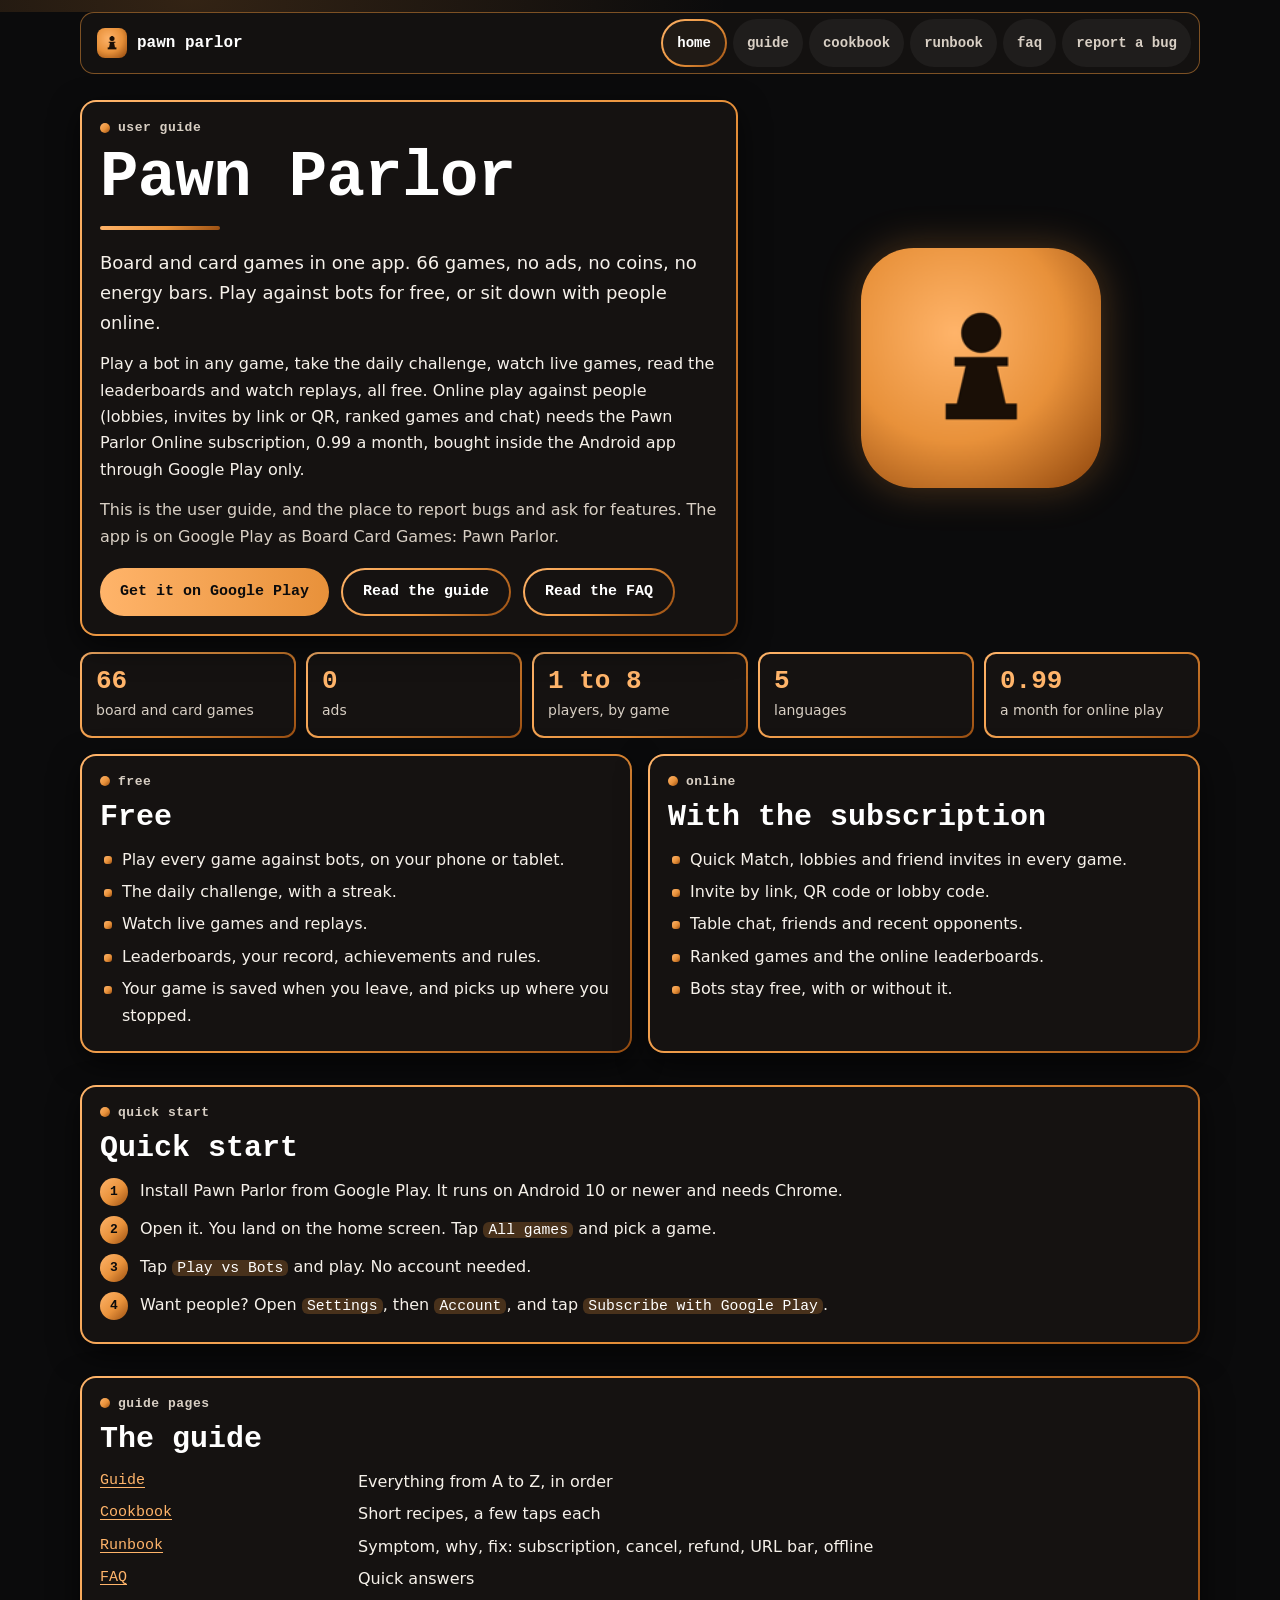
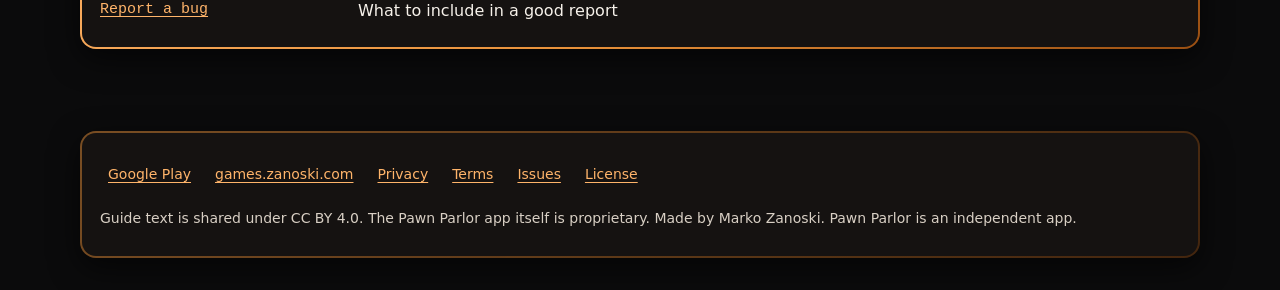
==== docs/index.html @ 5922f033 "Add the Pawn Parlor user guide, issue templates and license" ====
<!doctype html>
<html lang="en">
<head>
<meta charset="utf-8">
<meta name="viewport" content="width=device-width, initial-scale=1">
<title>Pawn Parlor user guide</title>
<meta name="description" content="The user guide for Pawn Parlor: 66 board and card games, free against bots, online play by subscription.">
<meta name="theme-color" content="#0b0b0c">
<meta property="og:title" content="Pawn Parlor user guide">
<meta property="og:description" content="The user guide for Pawn Parlor: 66 board and card games, free against bots, online play by subscription.">
<meta property="og:image" content="img/icon-192.png">
<link rel="icon" type="image/png" href="img/icon-192.png">
<link rel="stylesheet" href="style.css">
</head>
<body>
<a class="skip" href="#main">Skip to content</a>
<header class="bar">
  <a class="brand" href="index.html"><img src="img/icon-192.png" alt="" width="30" height="30"><span>pawn parlor</span></a>
  <nav class="nav" aria-label="Guide pages"><ul><li><a href="index.html" aria-current="page">home</a></li><li><a href="guide.html">guide</a></li><li><a href="cookbook.html">cookbook</a></li><li><a href="runbook.html">runbook</a></li><li><a href="faq.html">faq</a></li><li><a href="report.html">report a bug</a></li></ul></nav>
</header>
<div class="wrap">
<main id="main">
<section class="hero" aria-labelledby="hero-h">
  <div class="tile">
    <div class="title" aria-hidden="true">user guide</div>
    <h1 id="hero-h">Pawn Parlor</h1>
    <div class="underline" aria-hidden="true"></div>
    <p class="lede">Board and card games in one app. 66 games, no ads, no coins, no energy bars. Play against bots for free, or sit down with people online.</p>
    <p>Play a bot in any game, take the daily challenge, watch live games, read the leaderboards and watch replays, all free. Online play against people (lobbies, invites by link or QR, ranked games and chat) needs the Pawn Parlor Online subscription, 0.99 a month, bought inside the Android app through Google Play only.</p>
    <p class="dim">This is the user guide, and the place to report bugs and ask for features. The app is on Google Play as Board Card Games: Pawn Parlor.</p>
    <div class="actions">
      <a class="btn" href="https://play.google.com/store/apps/details?id=com.zanoshky.pawnparlor">Get it on Google Play</a>
      <a class="btn ghost" href="guide.html">Read the guide</a>
      <a class="btn ghost" href="faq.html">Read the FAQ</a>
    </div>
  </div>
  <div><img class="icon" src="img/icon-192.png" width="192" height="192" alt="The Pawn Parlor icon: a dark pawn on an orange background."></div>
</section>

<section aria-label="Pawn Parlor in numbers">
<ul class="stats">
  <li><b>66</b><span>board and card games</span></li>
  <li><b>0</b><span>ads</span></li>
  <li><b>1 to 8</b><span>players, by game</span></li>
  <li><b>5</b><span>languages</span></li>
  <li><b>0.99</b><span>a month for online play</span></li>
</ul>
</section>

<div class="tiles">
<section class="tile" id="free" aria-labelledby="free-h"><div class="title" aria-hidden="true">free</div><h2 id="free-h">Free</h2>
<ul class="dots"><li>Play every game against bots, on your phone or tablet.</li><li>The daily challenge, with a streak.</li><li>Watch live games and replays.</li><li>Leaderboards, your record, achievements and rules.</li><li>Your game is saved when you leave, and picks up where you stopped.</li></ul>
</section>

<section class="tile" id="online" aria-labelledby="online-h"><div class="title" aria-hidden="true">online</div><h2 id="online-h">With the subscription</h2>
<ul class="dots"><li>Quick Match, lobbies and friend invites in every game.</li><li>Invite by link, QR code or lobby code.</li><li>Table chat, friends and recent opponents.</li><li>Ranked games and the online leaderboards.</li><li>Bots stay free, with or without it.</li></ul>
</section>

</div>

<div class="tiles one">
<section class="tile" id="start" aria-labelledby="start-h"><div class="title" aria-hidden="true">quick start</div><h2 id="start-h">Quick start</h2>
<ol class="steps"><li>Install Pawn Parlor from Google Play. It runs on Android 10 or newer and needs Chrome.</li><li>Open it. You land on the home screen. Tap <code>All games</code> and pick a game.</li><li>Tap <code>Play vs Bots</code> and play. No account needed.</li><li>Want people? Open <code>Settings</code>, then <code>Account</code>, and tap <code>Subscribe with Google Play</code>.</li></ol>
</section>

<section class="tile" id="pages" aria-labelledby="pages-h"><div class="title" aria-hidden="true">guide pages</div><h2 id="pages-h">The guide</h2>
<dl class="keys"><dt><a href="guide.html">Guide</a></dt><dd>Everything from A to Z, in order</dd><dt><a href="cookbook.html">Cookbook</a></dt><dd>Short recipes, a few taps each</dd><dt><a href="runbook.html">Runbook</a></dt><dd>Symptom, why, fix: subscription, cancel, refund, URL bar, offline</dd><dt><a href="faq.html">FAQ</a></dt><dd>Quick answers</dd><dt><a href="report.html">Report a bug</a></dt><dd>What to include in a good report</dd></dl>
</section>

</div>

</main>
<footer>
  <div class="tile quiet">
  <ul>
    <li><a href="https://play.google.com/store/apps/details?id=com.zanoshky.pawnparlor">Google Play</a></li>
    <li><a href="https://games.zanoski.com">games.zanoski.com</a></li>
    <li><a href="https://games.zanoski.com/privacy">Privacy</a></li>
    <li><a href="https://games.zanoski.com/terms">Terms</a></li>
    <li><a href="https://github.com/Zanoshky/pawn-parlor-app/issues">Issues</a></li>
    <li><a href="https://github.com/Zanoshky/pawn-parlor-app/blob/main/LICENSE">License</a></li>
  </ul>
  <p>Guide text is shared under CC BY 4.0. The Pawn Parlor app itself is proprietary. Made by Marko Zanoski. Pawn Parlor is an independent app.</p>
  </div>
</footer>
</div>
</body>
</html>
---- docs/style.css ----
/* Pawn Parlor user guide. A dark parlor table with an orange accent.
   Body text sits at 7:1 or more against the background. */
:root {
  --bg: #0b0b0c;
  --tile: #151211;
  --tile2: #201a15;
  --fg: #f6f1ea;
  --dim: #d8cfc4;
  --link: #ffb46a;
  --accent: #e8913a;
  --deep: #9a4f12;
  --grad: linear-gradient(135deg, #ffb46a, #e8913a 55%, #9a4f12);
  --round: 16px;
  --gap-out: 16px;
  --mono: ui-monospace, "SF Mono", "Cascadia Mono", "Roboto Mono", Menlo, Consolas, monospace;
  --sans: system-ui, -apple-system, "Segoe UI", Roboto, sans-serif;
  color-scheme: dark;
}
* { box-sizing: border-box; }
html {
  -webkit-text-size-adjust: 100%;
  background: radial-gradient(60% 40% at 15% 0%, rgba(232, 145, 58, 0.18), transparent 70%), var(--bg);
  background-attachment: fixed;
}
body { margin: 0; color: var(--fg); background: var(--bg); font: 16px/1.65 var(--sans); padding-inline: 16px; }
a { color: var(--link); text-underline-offset: 3px; }
a:hover { color: #ffffff; }
:focus-visible { outline: 3px solid var(--link); outline-offset: 3px; border-radius: 6px; }
img { max-width: 100%; height: auto; }
code, kbd { font-family: var(--mono); color: #ffffff; background: rgba(232, 145, 58, 0.24); border-radius: 6px; padding: 0 0.35em; font-size: 0.92em; }
.skip { position: absolute; left: 16px; top: -100px; z-index: 10; background: var(--tile); color: #fff; padding: 12px 16px; border-radius: 10px; border: 2px solid var(--link); }
.skip:focus { top: 8px; }
.wrap { max-width: 1120px; margin: 0 auto; }

.tile {
  position: relative; border: 2px solid transparent; border-radius: var(--round);
  background: linear-gradient(var(--tile), var(--tile)) padding-box, var(--grad) border-box;
  padding: 18px 18px 8px; box-shadow: 0 10px 30px rgba(0, 0, 0, 0.6);
}
.tile.quiet { background: linear-gradient(var(--tile), var(--tile)) padding-box, linear-gradient(135deg, rgba(232, 145, 58, 0.5), rgba(154, 79, 18, 0.4)) border-box; }
.tile > .title { display: flex; align-items: center; gap: 8px; margin: -6px 0 10px; font: 700 13px var(--mono); color: var(--dim); letter-spacing: 0.04em; }
.tile > .title::before { content: ""; width: 10px; height: 10px; border-radius: 50%; background: var(--grad); }
.tile > :first-child { margin-top: 0; }

.bar { margin: 12px auto 0; max-width: 1120px; display: flex; flex-wrap: wrap; align-items: center; gap: 6px 12px; padding: 6px 8px; border-radius: 14px; background: rgba(21, 18, 17, 0.9); border: 1px solid rgba(232, 145, 58, 0.5); }
.brand { display: inline-flex; align-items: center; gap: 10px; min-height: 48px; padding: 0 8px; color: #fff; text-decoration: none; font: 700 16px var(--mono); }
.brand img { width: 30px; height: 30px; border-radius: 8px; }
.nav { margin-left: auto; }
.nav ul { list-style: none; margin: 0; padding: 0; display: flex; flex-wrap: wrap; gap: 6px; }
.nav a { display: inline-flex; align-items: center; min-height: 48px; padding: 0 14px; border-radius: 999px; color: var(--dim); text-decoration: none; font: 600 14px var(--mono); background: rgba(255, 255, 255, 0.05); }
.nav a:hover { color: #fff; background: rgba(232, 145, 58, 0.25); }
.nav a[aria-current="page"] { color: #fff; background: linear-gradient(var(--tile2), var(--tile2)) padding-box, var(--grad) border-box; border: 2px solid transparent; }

h1, h2, h3 { color: #ffffff; line-height: 1.2; }
h1 { font: 800 clamp(34px, 8vw, 64px)/1.05 var(--mono); margin: 0 0 14px; letter-spacing: -0.01em; }
h2 { font: 800 clamp(22px, 4.2vw, 30px)/1.2 var(--mono); margin: 0 0 12px; }
h3 { font: 700 18px/1.3 var(--mono); margin: 20px 0 8px; }
p { margin: 0 0 14px; }
.lede { font-size: 18px; max-width: 62ch; }
.dim { color: var(--dim); }
.eyebrow { font: 700 13px var(--mono); color: var(--link); letter-spacing: 0.08em; margin-bottom: 8px; }
.underline { height: 4px; width: 120px; border-radius: 4px; background: var(--grad); margin: 0 0 18px; }

main { padding-block: 26px 40px; }
section { margin-block: 0 var(--gap-out); scroll-margin-top: 16px; }
.tiles { display: grid; gap: var(--gap-out); grid-template-columns: repeat(auto-fit, minmax(min(100%, 300px), 1fr)); margin-bottom: var(--gap-out); }
.tiles.one { grid-template-columns: minmax(0, 1fr); }
.tiles > * { min-width: 0; }

.hero { display: grid; gap: 24px; align-items: center; grid-template-columns: 1fr; margin-bottom: var(--gap-out); }
@media (min-width: 820px) { .hero { grid-template-columns: 1.5fr 1fr; } }
.actions { display: flex; flex-wrap: wrap; gap: 12px; margin: 18px 0 10px; }
.btn { display: inline-flex; align-items: center; justify-content: center; min-height: 48px; padding: 0 20px; border-radius: 999px; font: 700 15px var(--mono); text-decoration: none; color: #0b0b0c; background: linear-gradient(90deg, #ffb46a, #e8913a); }
.btn:hover { color: #0b0b0c; filter: brightness(1.08); }
.btn.ghost { color: #fff; background: linear-gradient(var(--tile), var(--tile)) padding-box, var(--grad) border-box; border: 2px solid transparent; }
.btn.ghost:hover { color: #fff; }
.icon { display: block; margin: 0 auto; width: min(100%, 240px); border-radius: 22%; box-shadow: 0 0 40px rgba(232, 145, 58, 0.3); }

ul.dots { padding-left: 0; list-style: none; margin: 0 0 14px; }
ul.dots li { position: relative; padding-left: 22px; margin-bottom: 6px; }
ul.dots li::before { content: ""; position: absolute; left: 4px; top: 0.62em; width: 8px; height: 8px; border-radius: 3px; background: var(--grad); }
ol.steps { counter-reset: s; list-style: none; padding: 0; margin: 0 0 14px; }
ol.steps li { counter-increment: s; position: relative; padding-left: 40px; margin-bottom: 10px; min-height: 28px; }
ol.steps li::before { content: counter(s); position: absolute; left: 0; top: 0; width: 28px; height: 28px; border-radius: 50%; display: grid; place-items: center; font: 700 13px var(--mono); color: #0b0b0c; background: var(--grad); }
dl.keys { display: grid; grid-template-columns: minmax(0, 15em) minmax(0, 1fr); gap: 6px 18px; margin: 0 0 14px; }
dl.keys dt { color: #fff; font-family: var(--mono); font-size: 15px; }
dl.keys dd { margin: 0; }
@media (max-width: 560px) { dl.keys { grid-template-columns: 1fr; gap: 0; } dl.keys dd { margin-bottom: 10px; color: var(--dim); } }

.toc ol { list-style: none; padding: 0; margin: 0; columns: 2 230px; column-gap: 24px; }
.toc li { break-inside: avoid; }
.toc a { display: flex; align-items: center; gap: 10px; min-height: 48px; text-decoration: none; color: var(--fg); }
.toc a:hover { color: #fff; }
.toc .n { display: inline-grid; place-items: center; min-width: 30px; height: 30px; border-radius: 9px; background: rgba(232, 145, 58, 0.3); color: #fff; font: 700 13px var(--mono); }

details { border-radius: 12px; background: var(--tile); border: 1px solid rgba(232, 145, 58, 0.5); margin-bottom: 10px; }
summary { cursor: pointer; min-height: 48px; display: flex; align-items: center; padding: 8px 16px; color: #fff; font-weight: 700; list-style: none; }
summary::-webkit-details-marker { display: none; }
summary::before { content: "›"; color: var(--link); font: 700 20px var(--mono); margin-right: 12px; transition: transform 0.2s; flex: none; }
details[open] summary::before { transform: rotate(90deg); }
details > div { padding: 0 16px 6px 38px; }
.note { border-radius: 12px; padding: 10px 14px; margin: 0 0 14px; background: rgba(232, 145, 58, 0.1); border: 1px solid rgba(232, 145, 58, 0.5); }
.why { color: var(--dim); }

footer { padding-block: 10px 32px; color: var(--dim); font-size: 14px; }
footer .tile { padding-bottom: 12px; }
footer ul { list-style: none; padding: 0; margin: 0 0 8px; display: flex; flex-wrap: wrap; gap: 4px 8px; }
footer a { display: inline-flex; align-items: center; min-height: 48px; padding: 0 8px; }
@media (prefers-reduced-motion: reduce) { summary::before { transition: none; } }
@media (min-width: 1700px) { .wrap, .bar { max-width: 1520px; } body { font-size: 17px; } }
@media (min-width: 2600px) { .wrap, .bar { max-width: 2040px; } body { font-size: 19px; } }
.stats { list-style: none; margin: 0 0 var(--gap-out); padding: 0; display: grid; gap: 10px; grid-template-columns: repeat(auto-fit, minmax(min(100%, 150px), 1fr)); }
.stats li { border-radius: 12px; padding: 12px 14px; background: linear-gradient(var(--tile), var(--tile)) padding-box, var(--grad) border-box; border: 2px solid transparent; }
.stats b { display: block; font: 700 26px/1.2 var(--mono); color: var(--link); }
.stats span { color: var(--dim); font-size: 14px; }
.cols { columns: 2 320px; column-gap: 32px; }
.cols li { break-inside: avoid; }
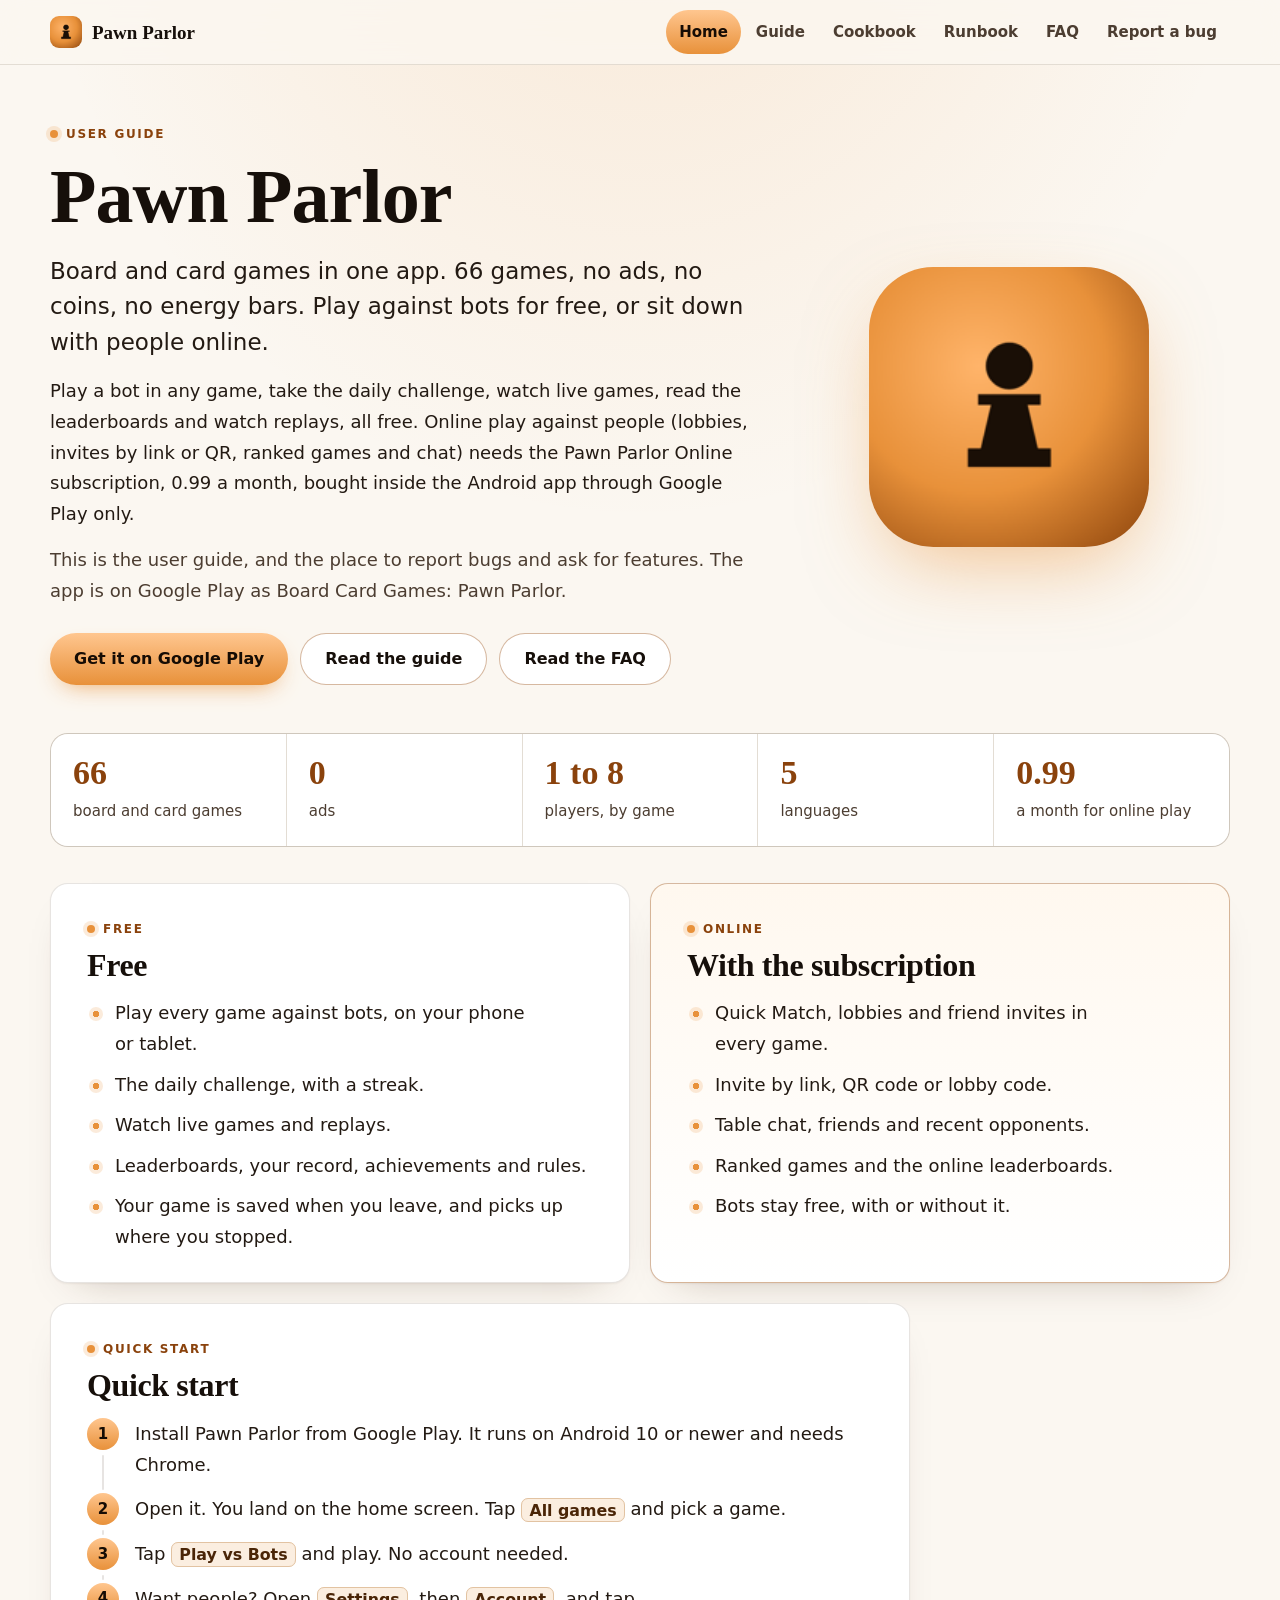
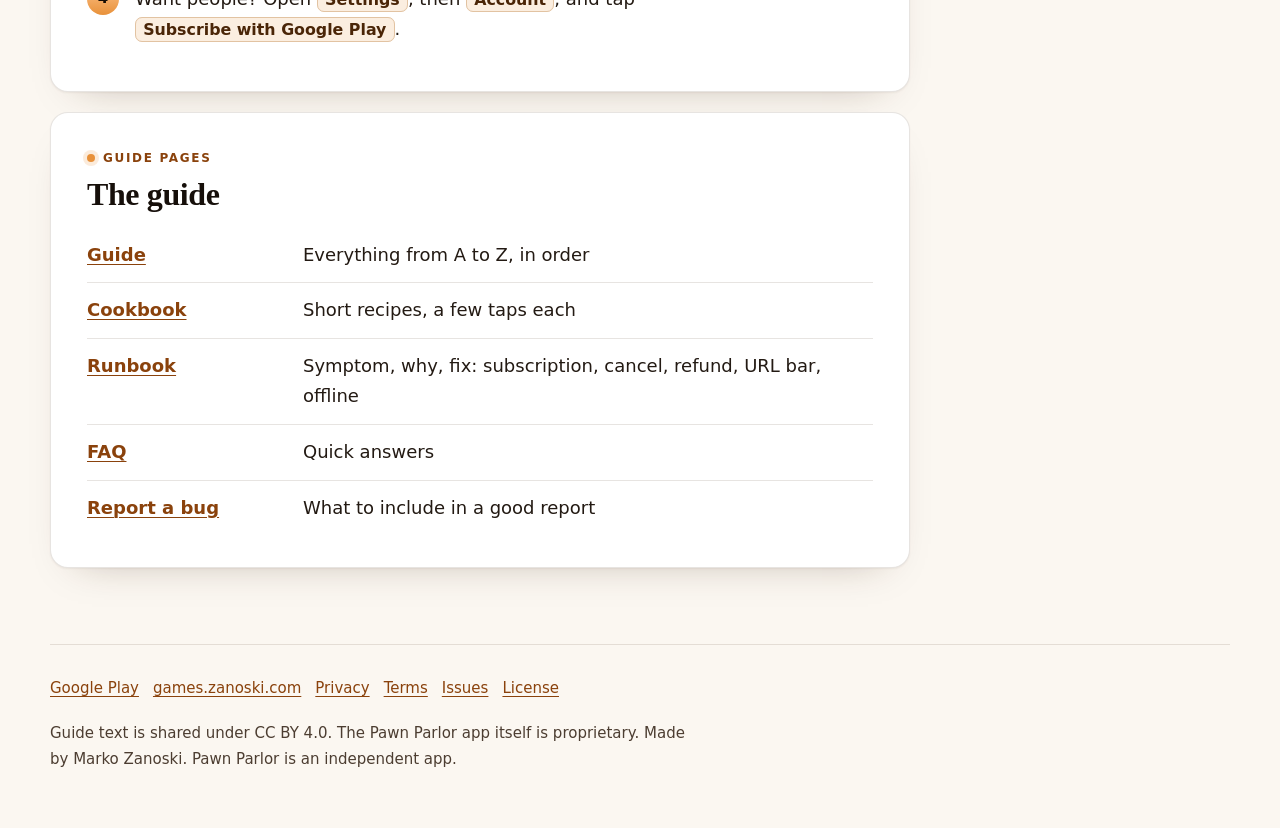
==== commit cb12be89: "Redesign the guide for reading: serif headings, one column, label chips, light theme, sticky content" ====
--- a/docs/index.html
+++ b/docs/index.html
@@ -15,8 +15,8 @@
 <body>
 <a class="skip" href="#main">Skip to content</a>
 <header class="bar">
-  <a class="brand" href="index.html"><img src="img/icon-192.png" alt="" width="30" height="30"><span>pawn parlor</span></a>
-  <nav class="nav" aria-label="Guide pages"><ul><li><a href="index.html" aria-current="page">home</a></li><li><a href="guide.html">guide</a></li><li><a href="cookbook.html">cookbook</a></li><li><a href="runbook.html">runbook</a></li><li><a href="faq.html">faq</a></li><li><a href="report.html">report a bug</a></li></ul></nav>
+  <a class="brand" href="index.html"><img src="img/icon-192.png" alt="" width="30" height="30"><span>Pawn Parlor</span></a>
+  <nav class="nav" aria-label="Guide pages"><ul><li><a href="index.html" aria-current="page">Home</a></li><li><a href="guide.html">Guide</a></li><li><a href="cookbook.html">Cookbook</a></li><li><a href="runbook.html">Runbook</a></li><li><a href="faq.html">FAQ</a></li><li><a href="report.html">Report a bug</a></li></ul></nav>
 </header>
 <div class="wrap">
 <main id="main">
--- a/docs/style.css
+++ b/docs/style.css
@@ -1,117 +1,281 @@
-/* Pawn Parlor user guide. A dark parlor table with an orange accent.
-   Body text sits at 7:1 or more against the background. */
+/* Pawn Parlor user guide. A warm card table at night, or cream paper by day.
+   Built for reading: one column of 68 characters, 18px body, quiet cards,
+   body text 7:1 or better in both themes. */
 :root {
-  --bg: #0b0b0c;
-  --tile: #151211;
-  --tile2: #201a15;
-  --fg: #f6f1ea;
-  --dim: #d8cfc4;
-  --link: #ffb46a;
+  --bg: #100d0b;
+  --bg-glow: rgba(232, 145, 58, 0.14);
+  --card: #1a1512;
+  --card-2: #221b16;
+  --line: rgba(255, 220, 190, 0.12);
+  --line-strong: rgba(255, 180, 106, 0.38);
+  --fg: #f4eee7;
+  --dim: #cdc1b4;
+  --head: #ffffff;
+  --link: #ffbf80;
+  --link-hover: #ffffff;
   --accent: #e8913a;
-  --deep: #9a4f12;
-  --grad: linear-gradient(135deg, #ffb46a, #e8913a 55%, #9a4f12);
-  --round: 16px;
-  --gap-out: 16px;
-  --mono: ui-monospace, "SF Mono", "Cascadia Mono", "Roboto Mono", Menlo, Consolas, monospace;
-  --sans: system-ui, -apple-system, "Segoe UI", Roboto, sans-serif;
+  --accent-ink: #160c04;
+  --chip-bg: #2c221b;
+  --chip-line: #574233;
+  --chip-fg: #ffe2c4;
+  --why-bg: rgba(255, 191, 128, 0.07);
+  --shadow: 0 1px 0 rgba(255, 255, 255, 0.04) inset, 0 18px 40px -24px rgba(0, 0, 0, 0.9);
+  --radius: 18px;
+  --measure: 68ch;
+  --serif: "Iowan Old Style", "Palatino Linotype", Palatino, "Book Antiqua", Georgia, serif;
+  --sans: system-ui, -apple-system, "Segoe UI", Roboto, "Helvetica Neue", Arial, sans-serif;
+  --mono: ui-monospace, "SF Mono", "Cascadia Mono", Menlo, Consolas, monospace;
   color-scheme: dark;
 }
+@media (prefers-color-scheme: light) {
+  :root {
+    --bg: #fbf7f1;
+    --bg-glow: rgba(232, 145, 58, 0.16);
+    --card: #ffffff;
+    --card-2: #fff8ef;
+    --line: rgba(60, 35, 15, 0.12);
+    --line-strong: rgba(154, 79, 18, 0.4);
+    --fg: #231a13;
+    --dim: #4c3d31;
+    --head: #160f0a;
+    --link: #8a420c;
+    --link-hover: #160f0a;
+    --accent-ink: #160c04;
+    --chip-bg: #fbeee0;
+    --chip-line: #e2c3a2;
+    --chip-fg: #4a2507;
+    --why-bg: #fdf1e3;
+    --shadow: 0 1px 2px rgba(60, 35, 15, 0.06), 0 18px 40px -28px rgba(60, 35, 15, 0.35);
+    color-scheme: light;
+  }
+}
+
 * { box-sizing: border-box; }
 html {
   -webkit-text-size-adjust: 100%;
-  background: radial-gradient(60% 40% at 15% 0%, rgba(232, 145, 58, 0.18), transparent 70%), var(--bg);
-  background-attachment: fixed;
-}
-body { margin: 0; color: var(--fg); background: var(--bg); font: 16px/1.65 var(--sans); padding-inline: 16px; }
-a { color: var(--link); text-underline-offset: 3px; }
-a:hover { color: #ffffff; }
+  background: radial-gradient(70% 45% at 50% -10%, var(--bg-glow), transparent 70%) no-repeat, var(--bg);
+  scroll-behavior: smooth;
+  scroll-padding-top: 96px;
+}
+body {
+  margin: 0; color: var(--fg); background: transparent;
+  font: 18px/1.7 var(--sans);
+  padding-inline: 20px;
+  text-rendering: optimizeLegibility;
+  -webkit-font-smoothing: antialiased;
+}
+a { color: var(--link); text-decoration-thickness: 1px; text-underline-offset: 3px; }
+a:hover { color: var(--link-hover); text-decoration-thickness: 2px; }
 :focus-visible { outline: 3px solid var(--link); outline-offset: 3px; border-radius: 6px; }
 img { max-width: 100%; height: auto; }
-code, kbd { font-family: var(--mono); color: #ffffff; background: rgba(232, 145, 58, 0.24); border-radius: 6px; padding: 0 0.35em; font-size: 0.92em; }
-.skip { position: absolute; left: 16px; top: -100px; z-index: 10; background: var(--tile); color: #fff; padding: 12px 16px; border-radius: 10px; border: 2px solid var(--link); }
+strong, b { color: var(--head); }
+
+/* What the app says on screen: a label chip, not code. */
+code, kbd {
+  font: 600 0.88em/1.3 var(--sans);
+  color: var(--chip-fg); background: var(--chip-bg);
+  border: 1px solid var(--chip-line); border-radius: 7px;
+  padding: 0.12em 0.45em; white-space: nowrap;
+  -webkit-box-decoration-break: clone; box-decoration-break: clone;
+}
+
+.skip { position: absolute; left: 16px; top: -100px; z-index: 20; background: var(--card); color: var(--head); padding: 12px 16px; border-radius: 10px; border: 2px solid var(--link); }
 .skip:focus { top: 8px; }
-.wrap { max-width: 1120px; margin: 0 auto; }
-
+.wrap { max-width: 1180px; margin: 0 auto; }
+
+/* Top bar */
+.bar {
+  position: sticky; top: 0; z-index: 10;
+  margin: 0 -20px; padding: 8px max(20px, calc((100vw - 1180px) / 2)); padding-top: calc(8px + env(safe-area-inset-top, 0px));
+  display: flex; align-items: center; gap: 8px 16px;
+  background: color-mix(in srgb, var(--bg) 82%, transparent);
+  -webkit-backdrop-filter: saturate(1.4) blur(14px); backdrop-filter: saturate(1.4) blur(14px);
+  border-bottom: 1px solid var(--line);
+}
+.bar > * { min-width: 0; }
+.brand { display: inline-flex; align-items: center; gap: 10px; min-height: 48px; padding-right: 6px; color: var(--head); text-decoration: none; font: 700 19px/1 var(--serif); white-space: nowrap; flex: none; }
+.brand img { width: 32px; height: 32px; border-radius: 9px; }
+.brand:hover { color: var(--head); }
+.nav { margin-left: auto; overflow-x: auto; scrollbar-width: none; }
+.nav::-webkit-scrollbar { display: none; }
+.nav ul { list-style: none; margin: 0; padding: 0; display: flex; gap: 2px; }
+.nav a {
+  display: inline-flex; align-items: center; min-height: 44px; padding: 0 13px; border-radius: 999px;
+  color: var(--dim); text-decoration: none; font: 600 15px var(--sans); white-space: nowrap;
+}
+.nav a:hover { color: var(--head); background: var(--card-2); }
+.nav a[aria-current="page"] { color: var(--accent-ink); background: linear-gradient(180deg, #ffc68f, #e8913a); }
+@media (max-width: 720px) {
+  .bar { flex-wrap: wrap; padding-bottom: 4px; }
+  .nav { margin-left: 0; width: 100%; margin-inline: -6px; padding-inline: 6px; }
+  .nav a { min-height: 44px; font-size: 15px; padding: 0 12px; }
+}
+
+/* Type */
+h1, h2, h3 { color: var(--head); font-family: var(--serif); font-weight: 700; letter-spacing: -0.012em; text-wrap: balance; }
+h1 { font-size: clamp(40px, 7.4vw, 76px); line-height: 1.02; margin: 0 0 18px; }
+h2 { font-size: clamp(25px, 3.4vw, 32px); line-height: 1.18; margin: 0 0 14px; }
+h3 { font-size: 21px; line-height: 1.3; margin: 28px 0 10px; }
+p { margin: 0 0 16px; max-width: var(--measure); text-wrap: pretty; }
+li { text-wrap: pretty; }
+.lede { font-size: clamp(19px, 2.2vw, 23px); line-height: 1.55; color: var(--fg); max-width: 56ch; }
+.dim { color: var(--dim); }
+.eyebrow {
+  display: inline-flex; align-items: center; gap: 8px; margin: 0 0 14px;
+  font: 700 13px/1 var(--sans); letter-spacing: 0.14em; text-transform: uppercase; color: var(--link);
+}
+.eyebrow::before { content: ""; width: 22px; height: 2px; border-radius: 2px; background: var(--accent); }
+.underline { display: none; }
+
+main { padding-block: 44px 56px; }
+section { scroll-margin-top: 96px; }
+
+/* Cards */
 .tile {
-  position: relative; border: 2px solid transparent; border-radius: var(--round);
-  background: linear-gradient(var(--tile), var(--tile)) padding-box, var(--grad) border-box;
-  padding: 18px 18px 8px; box-shadow: 0 10px 30px rgba(0, 0, 0, 0.6);
-}
-.tile.quiet { background: linear-gradient(var(--tile), var(--tile)) padding-box, linear-gradient(135deg, rgba(232, 145, 58, 0.5), rgba(154, 79, 18, 0.4)) border-box; }
-.tile > .title { display: flex; align-items: center; gap: 8px; margin: -6px 0 10px; font: 700 13px var(--mono); color: var(--dim); letter-spacing: 0.04em; }
-.tile > .title::before { content: ""; width: 10px; height: 10px; border-radius: 50%; background: var(--grad); }
+  position: relative; background: var(--card); border: 1px solid var(--line); border-radius: var(--radius);
+  padding: 28px clamp(20px, 3.4vw, 36px) 14px; box-shadow: var(--shadow);
+}
+.tile.quiet { background: transparent; border: 0; box-shadow: none; padding: 0; }
+.tile > .title {
+  display: inline-flex; align-items: center; gap: 8px; margin: 0 0 12px;
+  font: 700 12px/1 var(--sans); letter-spacing: 0.14em; text-transform: uppercase; color: var(--link);
+}
+.tile > .title::before { content: ""; width: 8px; height: 8px; border-radius: 50%; background: var(--accent); box-shadow: 0 0 0 4px rgba(232, 145, 58, 0.18); }
 .tile > :first-child { margin-top: 0; }
 
-.bar { margin: 12px auto 0; max-width: 1120px; display: flex; flex-wrap: wrap; align-items: center; gap: 6px 12px; padding: 6px 8px; border-radius: 14px; background: rgba(21, 18, 17, 0.9); border: 1px solid rgba(232, 145, 58, 0.5); }
-.brand { display: inline-flex; align-items: center; gap: 10px; min-height: 48px; padding: 0 8px; color: #fff; text-decoration: none; font: 700 16px var(--mono); }
-.brand img { width: 30px; height: 30px; border-radius: 8px; }
-.nav { margin-left: auto; }
-.nav ul { list-style: none; margin: 0; padding: 0; display: flex; flex-wrap: wrap; gap: 6px; }
-.nav a { display: inline-flex; align-items: center; min-height: 48px; padding: 0 14px; border-radius: 999px; color: var(--dim); text-decoration: none; font: 600 14px var(--mono); background: rgba(255, 255, 255, 0.05); }
-.nav a:hover { color: #fff; background: rgba(232, 145, 58, 0.25); }
-.nav a[aria-current="page"] { color: #fff; background: linear-gradient(var(--tile2), var(--tile2)) padding-box, var(--grad) border-box; border: 2px solid transparent; }
-
-h1, h2, h3 { color: #ffffff; line-height: 1.2; }
-h1 { font: 800 clamp(34px, 8vw, 64px)/1.05 var(--mono); margin: 0 0 14px; letter-spacing: -0.01em; }
-h2 { font: 800 clamp(22px, 4.2vw, 30px)/1.2 var(--mono); margin: 0 0 12px; }
-h3 { font: 700 18px/1.3 var(--mono); margin: 20px 0 8px; }
-p { margin: 0 0 14px; }
-.lede { font-size: 18px; max-width: 62ch; }
-.dim { color: var(--dim); }
-.eyebrow { font: 700 13px var(--mono); color: var(--link); letter-spacing: 0.08em; margin-bottom: 8px; }
-.underline { height: 4px; width: 120px; border-radius: 4px; background: var(--grad); margin: 0 0 18px; }
-
-main { padding-block: 26px 40px; }
-section { margin-block: 0 var(--gap-out); scroll-margin-top: 16px; }
-.tiles { display: grid; gap: var(--gap-out); grid-template-columns: repeat(auto-fit, minmax(min(100%, 300px), 1fr)); margin-bottom: var(--gap-out); }
-.tiles.one { grid-template-columns: minmax(0, 1fr); }
+.tiles { display: grid; gap: 20px; grid-template-columns: repeat(auto-fit, minmax(min(100%, 340px), 1fr)); margin-bottom: 20px; }
+.tiles.one { grid-template-columns: minmax(0, 1fr); max-width: 860px; }
 .tiles > * { min-width: 0; }
 
-.hero { display: grid; gap: 24px; align-items: center; grid-template-columns: 1fr; margin-bottom: var(--gap-out); }
-@media (min-width: 820px) { .hero { grid-template-columns: 1.5fr 1fr; } }
-.actions { display: flex; flex-wrap: wrap; gap: 12px; margin: 18px 0 10px; }
-.btn { display: inline-flex; align-items: center; justify-content: center; min-height: 48px; padding: 0 20px; border-radius: 999px; font: 700 15px var(--mono); text-decoration: none; color: #0b0b0c; background: linear-gradient(90deg, #ffb46a, #e8913a); }
-.btn:hover { color: #0b0b0c; filter: brightness(1.08); }
-.btn.ghost { color: #fff; background: linear-gradient(var(--tile), var(--tile)) padding-box, var(--grad) border-box; border: 2px solid transparent; }
-.btn.ghost:hover { color: #fff; }
-.icon { display: block; margin: 0 auto; width: min(100%, 240px); border-radius: 22%; box-shadow: 0 0 40px rgba(232, 145, 58, 0.3); }
-
-ul.dots { padding-left: 0; list-style: none; margin: 0 0 14px; }
-ul.dots li { position: relative; padding-left: 22px; margin-bottom: 6px; }
-ul.dots li::before { content: ""; position: absolute; left: 4px; top: 0.62em; width: 8px; height: 8px; border-radius: 3px; background: var(--grad); }
-ol.steps { counter-reset: s; list-style: none; padding: 0; margin: 0 0 14px; }
-ol.steps li { counter-increment: s; position: relative; padding-left: 40px; margin-bottom: 10px; min-height: 28px; }
-ol.steps li::before { content: counter(s); position: absolute; left: 0; top: 0; width: 28px; height: 28px; border-radius: 50%; display: grid; place-items: center; font: 700 13px var(--mono); color: #0b0b0c; background: var(--grad); }
-dl.keys { display: grid; grid-template-columns: minmax(0, 15em) minmax(0, 1fr); gap: 6px 18px; margin: 0 0 14px; }
-dl.keys dt { color: #fff; font-family: var(--mono); font-size: 15px; }
-dl.keys dd { margin: 0; }
-@media (max-width: 560px) { dl.keys { grid-template-columns: 1fr; gap: 0; } dl.keys dd { margin-bottom: 10px; color: var(--dim); } }
-
-.toc ol { list-style: none; padding: 0; margin: 0; columns: 2 230px; column-gap: 24px; }
-.toc li { break-inside: avoid; }
-.toc a { display: flex; align-items: center; gap: 10px; min-height: 48px; text-decoration: none; color: var(--fg); }
-.toc a:hover { color: #fff; }
-.toc .n { display: inline-grid; place-items: center; min-width: 30px; height: 30px; border-radius: 9px; background: rgba(232, 145, 58, 0.3); color: #fff; font: 700 13px var(--mono); }
-
-details { border-radius: 12px; background: var(--tile); border: 1px solid rgba(232, 145, 58, 0.5); margin-bottom: 10px; }
-summary { cursor: pointer; min-height: 48px; display: flex; align-items: center; padding: 8px 16px; color: #fff; font-weight: 700; list-style: none; }
+/* Lists */
+ul.dots { padding-left: 0; list-style: none; margin: 0 0 16px; }
+ul.dots li { position: relative; padding-left: 28px; margin-bottom: 10px; }
+ul.dots li::before {
+  content: ""; position: absolute; left: 2px; top: 0.5em; width: 14px; height: 14px; border-radius: 50%;
+  background: radial-gradient(circle at 50% 50%, var(--accent) 0 3px, transparent 3.5px), rgba(232, 145, 58, 0.18);
+}
+ol.steps { counter-reset: s; list-style: none; padding: 0; margin: 4px 0 18px; max-width: var(--measure); }
+ol.steps li { counter-increment: s; position: relative; padding: 0 0 14px 48px; min-height: 34px; }
+ol.steps li::before {
+  content: counter(s); position: absolute; left: 0; top: -1px; width: 32px; height: 32px; border-radius: 50%;
+  display: grid; place-items: center; font: 700 15px/1 var(--sans); color: var(--accent-ink);
+  background: linear-gradient(180deg, #ffc68f, #e8913a);
+}
+ol.steps li:not(:last-child)::after {
+  content: ""; position: absolute; left: 15px; top: 36px; bottom: 4px; width: 2px; border-radius: 2px; background: var(--line);
+}
+dl.keys { display: grid; grid-template-columns: minmax(0, 12em) minmax(0, 1fr); gap: 0; margin: 0 0 18px; }
+dl.keys dt, dl.keys dd { padding: 12px 0; border-top: 1px solid var(--line); margin: 0; }
+dl.keys dt { color: var(--head); font-weight: 700; padding-right: 18px; }
+dl.keys dt:first-of-type, dl.keys dt:first-of-type + dd { border-top: 0; }
+@media (max-width: 560px) {
+  dl.keys { grid-template-columns: 1fr; }
+  dl.keys dd { border-top: 0; padding-top: 0; color: var(--dim); }
+}
+.cols { columns: 2 320px; column-gap: 40px; }
+.cols li { break-inside: avoid; }
+
+/* The why line in the runbook: a soft callout, labelled. */
+.why {
+  color: var(--fg); background: var(--why-bg); border-left: 3px solid var(--accent);
+  border-radius: 0 12px 12px 0; padding: 12px 16px; margin: 0 0 20px;
+}
+.why::before {
+  content: "Why it happens"; display: block; margin-bottom: 4px;
+  font: 700 12px/1.4 var(--sans); letter-spacing: 0.12em; text-transform: uppercase; color: var(--link);
+}
+.why + ol.steps::before {
+  content: "Fix it"; display: block; margin: 0 0 12px;
+  font: 700 12px/1.4 var(--sans); letter-spacing: 0.12em; text-transform: uppercase; color: var(--link);
+}
+.note {
+  border-radius: 14px; padding: 14px 18px; margin: 0 0 18px; max-width: var(--measure);
+  background: var(--why-bg); border: 1px solid var(--line-strong);
+}
+
+/* Home */
+.hero { display: grid; gap: 32px; align-items: center; grid-template-columns: 1fr; margin: 8px 0 36px; }
+.hero > .tile { background: transparent; border: 0; box-shadow: none; padding: 0; }
+.hero > .tile > .title { margin-bottom: 18px; }
+@media (min-width: 860px) { .hero { grid-template-columns: 1.6fr 1fr; } }
+.icon {
+  display: block; margin: 0 auto; width: min(70%, 280px); border-radius: 23%;
+  box-shadow: 0 30px 80px -20px rgba(232, 145, 58, 0.55), 0 0 0 1px rgba(255, 255, 255, 0.06);
+}
+@media (max-width: 859px) { .hero > div:last-child { order: -1; } .icon { width: 120px; margin: 0; } }
+.actions { display: flex; flex-wrap: wrap; gap: 12px; margin: 26px 0 12px; }
+.btn {
+  display: inline-flex; align-items: center; justify-content: center; min-height: 52px; padding: 0 24px;
+  border-radius: 999px; font: 700 16px/1 var(--sans); text-decoration: none; color: var(--accent-ink);
+  background: linear-gradient(180deg, #ffc68f, #e8913a); box-shadow: 0 10px 24px -12px rgba(232, 145, 58, 0.9);
+}
+.btn:hover { color: var(--accent-ink); filter: brightness(1.06); text-decoration: none; }
+.btn.ghost { color: var(--head); background: var(--card); border: 1px solid var(--line-strong); box-shadow: none; }
+.btn.ghost:hover { color: var(--head); background: var(--card-2); }
+
+.stats {
+  list-style: none; margin: 0 0 36px; padding: 0; display: grid; gap: 1px;
+  grid-template-columns: repeat(auto-fit, minmax(min(100%, 170px), 1fr));
+  background: var(--line); border: 1px solid var(--line); border-radius: var(--radius); overflow: hidden;
+}
+.stats li { padding: 20px 22px; background: var(--card); }
+.stats b { display: block; font: 700 34px/1.1 var(--serif); color: var(--link); margin-bottom: 4px; }
+.stats span { color: var(--dim); font-size: 15px; line-height: 1.4; }
+#online.tile { border-color: var(--line-strong); background: linear-gradient(180deg, var(--card-2), var(--card)); }
+
+/* Guide: contents. A sticky sidebar on wide screens, a card above the text on narrow ones. */
+.toc h2 { font-size: 15px; font-family: var(--sans); letter-spacing: 0.12em; text-transform: uppercase; color: var(--dim); margin-bottom: 8px; }
+.toc ol { list-style: none; padding: 0; margin: 0; }
+.toc a {
+  display: flex; align-items: center; gap: 12px; min-height: 44px; padding: 4px 10px; margin: 0 -10px;
+  border-radius: 10px; text-decoration: none; color: var(--fg); font-size: 16px; line-height: 1.3;
+}
+.toc a:hover { color: var(--head); background: var(--card-2); }
+.toc .n {
+  flex: none; display: inline-grid; place-items: center; width: 26px; height: 26px; border-radius: 8px;
+  background: var(--chip-bg); border: 1px solid var(--chip-line); color: var(--chip-fg); font: 700 13px var(--sans);
+}
+.toc-wrap { margin-bottom: 24px; }
+.toc-wrap .toc { padding-bottom: 18px; }
+@media (max-width: 1099px) { .toc-wrap .toc ol { columns: 2 240px; column-gap: 24px; } .toc-wrap .toc li { break-inside: avoid; } }
+@media (min-width: 1100px) {
+  main.with-toc { display: grid; grid-template-columns: 270px minmax(0, 1fr); column-gap: 48px; align-items: start; }
+  main.with-toc > * { grid-column: 2; }
+  main.with-toc > .toc-wrap { grid-column: 1; grid-row: 1 / span 20; position: sticky; top: 92px; margin: 0; max-height: calc(100vh - 110px); overflow: auto; }
+  main.with-toc > .toc-wrap .toc { background: transparent; border: 0; box-shadow: none; padding: 0 10px 0 10px; }
+}
+
+/* FAQ */
+details { border-top: 1px solid var(--line); }
+details:last-of-type { border-bottom: 1px solid var(--line); }
+summary {
+  cursor: pointer; min-height: 56px; display: flex; align-items: center; justify-content: space-between; gap: 16px;
+  padding: 14px 2px; color: var(--head); font: 700 19px/1.35 var(--serif); list-style: none;
+}
 summary::-webkit-details-marker { display: none; }
-summary::before { content: "›"; color: var(--link); font: 700 20px var(--mono); margin-right: 12px; transition: transform 0.2s; flex: none; }
-details[open] summary::before { transform: rotate(90deg); }
-details > div { padding: 0 16px 6px 38px; }
-.note { border-radius: 12px; padding: 10px 14px; margin: 0 0 14px; background: rgba(232, 145, 58, 0.1); border: 1px solid rgba(232, 145, 58, 0.5); }
-.why { color: var(--dim); }
-
-footer { padding-block: 10px 32px; color: var(--dim); font-size: 14px; }
-footer .tile { padding-bottom: 12px; }
-footer ul { list-style: none; padding: 0; margin: 0 0 8px; display: flex; flex-wrap: wrap; gap: 4px 8px; }
-footer a { display: inline-flex; align-items: center; min-height: 48px; padding: 0 8px; }
-@media (prefers-reduced-motion: reduce) { summary::before { transition: none; } }
-@media (min-width: 1700px) { .wrap, .bar { max-width: 1520px; } body { font-size: 17px; } }
-@media (min-width: 2600px) { .wrap, .bar { max-width: 2040px; } body { font-size: 19px; } }
-.stats { list-style: none; margin: 0 0 var(--gap-out); padding: 0; display: grid; gap: 10px; grid-template-columns: repeat(auto-fit, minmax(min(100%, 150px), 1fr)); }
-.stats li { border-radius: 12px; padding: 12px 14px; background: linear-gradient(var(--tile), var(--tile)) padding-box, var(--grad) border-box; border: 2px solid transparent; }
-.stats b { display: block; font: 700 26px/1.2 var(--mono); color: var(--link); }
-.stats span { color: var(--dim); font-size: 14px; }
-.cols { columns: 2 320px; column-gap: 32px; }
-.cols li { break-inside: avoid; }
+summary::after {
+  content: "+"; flex: none; display: grid; place-items: center; width: 30px; height: 30px; border-radius: 50%;
+  font: 600 20px/1 var(--sans); color: var(--link); background: var(--chip-bg); transition: transform 0.2s;
+}
+details[open] summary::after { transform: rotate(45deg); }
+summary:hover { color: var(--link); }
+details > div { padding: 0 2px 10px; }
+details > div p { color: var(--fg); }
+
+/* Footer */
+footer { padding-block: 20px 40px; color: var(--dim); font-size: 15px; border-top: 1px solid var(--line); }
+footer ul { list-style: none; padding: 0; margin: 0 0 8px; display: flex; flex-wrap: wrap; gap: 0 6px; }
+footer a { display: inline-flex; align-items: center; min-height: 48px; padding: 0 8px; margin-left: -8px; }
+
+@media (prefers-reduced-motion: reduce) { html { scroll-behavior: auto; } summary::after { transition: none; } }
+@media (min-width: 1800px) { .wrap { max-width: 1480px; } body { font-size: 19px; } }
+@media (min-width: 2600px) { .wrap { max-width: 1900px; } body { font-size: 21px; } }
+@media (max-width: 559px) { .stats li:last-child:nth-child(odd) { grid-column: 1 / -1; } }
+@media (max-width: 720px) {
+  .nav { overflow: visible; }
+  .nav ul { flex-wrap: wrap; gap: 4px; }
+  .nav a { min-height: 44px; padding: 0 12px; }
+  .tile { padding: 22px 18px 8px; border-radius: 16px; }
+  main { padding-block: 28px 40px; }
+}
+@media (max-width: 720px) { .bar { position: static; } html { scroll-padding-top: 16px; } section { scroll-margin-top: 16px; } }
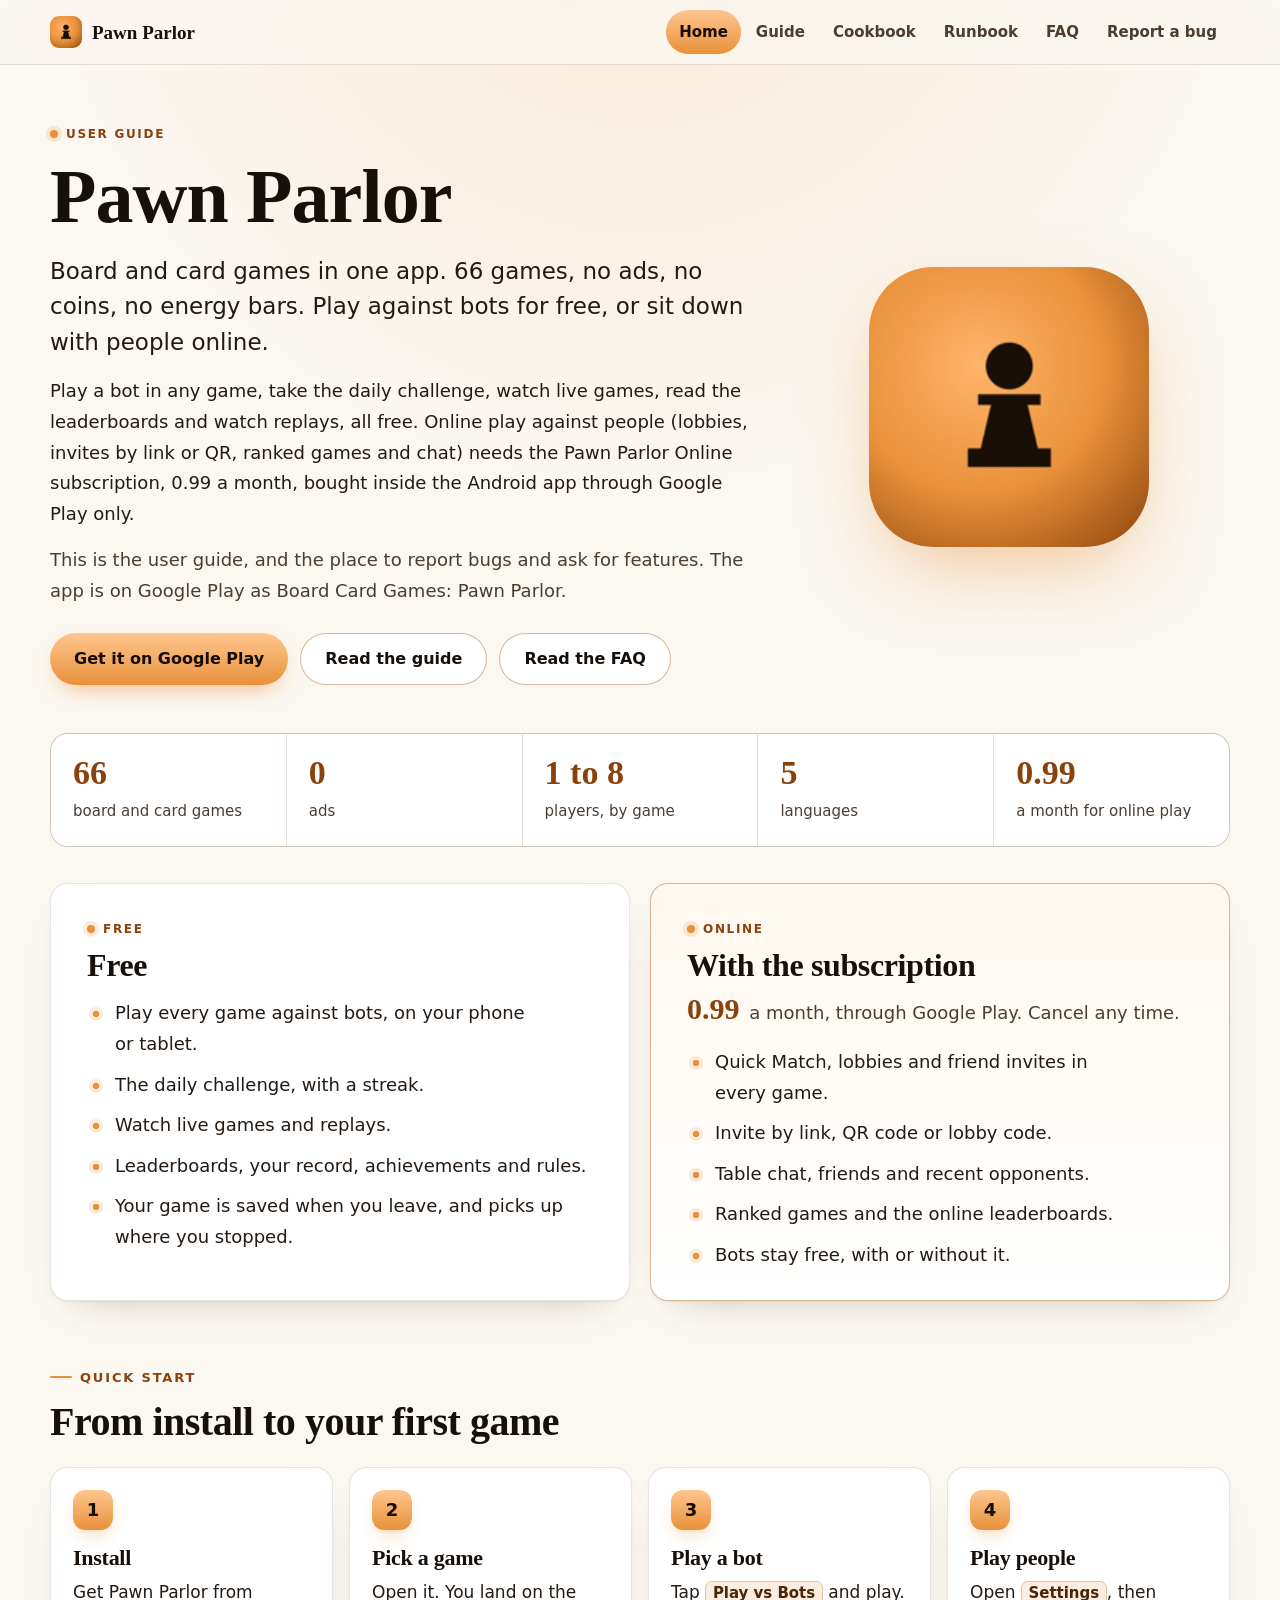
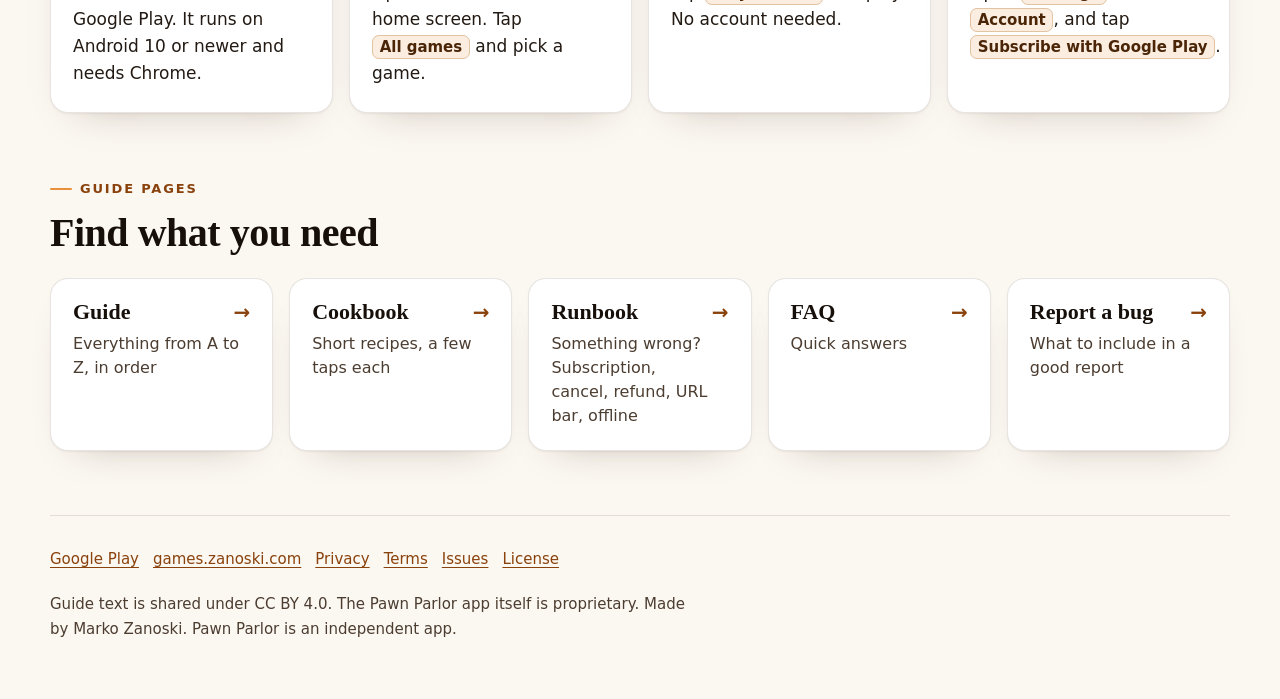
==== commit ecf2657d: "Home: quick start as step cards, guide pages as link cards, price on the subscription card, bar alig" ====
--- a/docs/index.html
+++ b/docs/index.html
@@ -52,22 +52,34 @@
 <ul class="dots"><li>Play every game against bots, on your phone or tablet.</li><li>The daily challenge, with a streak.</li><li>Watch live games and replays.</li><li>Leaderboards, your record, achievements and rules.</li><li>Your game is saved when you leave, and picks up where you stopped.</li></ul>
 </section>
 
-<section class="tile" id="online" aria-labelledby="online-h"><div class="title" aria-hidden="true">online</div><h2 id="online-h">With the subscription</h2>
+<section class="tile" id="online" aria-labelledby="online-h"><div class="title" aria-hidden="true">online</div><h2 id="online-h">With the subscription</h2><p class="price"><b>0.99</b> a month, through Google Play. Cancel any time.</p>
 <ul class="dots"><li>Quick Match, lobbies and friend invites in every game.</li><li>Invite by link, QR code or lobby code.</li><li>Table chat, friends and recent opponents.</li><li>Ranked games and the online leaderboards.</li><li>Bots stay free, with or without it.</li></ul>
 </section>
 
 </div>
 
-<div class="tiles one">
-<section class="tile" id="start" aria-labelledby="start-h"><div class="title" aria-hidden="true">quick start</div><h2 id="start-h">Quick start</h2>
-<ol class="steps"><li>Install Pawn Parlor from Google Play. It runs on Android 10 or newer and needs Chrome.</li><li>Open it. You land on the home screen. Tap <code>All games</code> and pick a game.</li><li>Tap <code>Play vs Bots</code> and play. No account needed.</li><li>Want people? Open <code>Settings</code>, then <code>Account</code>, and tap <code>Subscribe with Google Play</code>.</li></ol>
+<section class="band" id="start" aria-labelledby="start-h">
+<div class="eyebrow">Quick start</div>
+<h2 id="start-h">From install to your first game</h2>
+<ol class="cards4">
+<li><span class="k">1</span><h3>Install</h3><p>Get Pawn Parlor from Google Play. It runs on Android 10 or newer and needs Chrome.</p></li>
+<li><span class="k">2</span><h3>Pick a game</h3><p>Open it. You land on the home screen. Tap <code>All games</code> and pick a game.</p></li>
+<li><span class="k">3</span><h3>Play a bot</h3><p>Tap <code>Play vs Bots</code> and play. No account needed.</p></li>
+<li><span class="k">4</span><h3>Play people</h3><p>Open <code>Settings</code>, then <code>Account</code>, and tap <code>Subscribe with Google Play</code>.</p></li>
+</ol>
 </section>
 
-<section class="tile" id="pages" aria-labelledby="pages-h"><div class="title" aria-hidden="true">guide pages</div><h2 id="pages-h">The guide</h2>
-<dl class="keys"><dt><a href="guide.html">Guide</a></dt><dd>Everything from A to Z, in order</dd><dt><a href="cookbook.html">Cookbook</a></dt><dd>Short recipes, a few taps each</dd><dt><a href="runbook.html">Runbook</a></dt><dd>Symptom, why, fix: subscription, cancel, refund, URL bar, offline</dd><dt><a href="faq.html">FAQ</a></dt><dd>Quick answers</dd><dt><a href="report.html">Report a bug</a></dt><dd>What to include in a good report</dd></dl>
+<section class="band" id="pages" aria-labelledby="pages-h">
+<div class="eyebrow">Guide pages</div>
+<h2 id="pages-h">Find what you need</h2>
+<ul class="linkcards">
+<li><a href="guide.html"><b>Guide</b><span>Everything from A to Z, in order</span></a></li>
+<li><a href="cookbook.html"><b>Cookbook</b><span>Short recipes, a few taps each</span></a></li>
+<li><a href="runbook.html"><b>Runbook</b><span>Something wrong? Subscription, cancel, refund, URL bar, offline</span></a></li>
+<li><a href="faq.html"><b>FAQ</b><span>Quick answers</span></a></li>
+<li><a href="report.html"><b>Report a bug</b><span>What to include in a good report</span></a></li>
+</ul>
 </section>
-
-</div>
 
 </main>
 <footer>
--- a/docs/style.css
+++ b/docs/style.css
@@ -22,6 +22,7 @@
   --shadow: 0 1px 0 rgba(255, 255, 255, 0.04) inset, 0 18px 40px -24px rgba(0, 0, 0, 0.9);
   --radius: 18px;
   --measure: 68ch;
+  --wrap: 1180px;
   --serif: "Iowan Old Style", "Palatino Linotype", Palatino, "Book Antiqua", Georgia, serif;
   --sans: system-ui, -apple-system, "Segoe UI", Roboto, "Helvetica Neue", Arial, sans-serif;
   --mono: ui-monospace, "SF Mono", "Cascadia Mono", Menlo, Consolas, monospace;
@@ -81,12 +82,12 @@
 
 .skip { position: absolute; left: 16px; top: -100px; z-index: 20; background: var(--card); color: var(--head); padding: 12px 16px; border-radius: 10px; border: 2px solid var(--link); }
 .skip:focus { top: 8px; }
-.wrap { max-width: 1180px; margin: 0 auto; }
+.wrap { max-width: var(--wrap); margin: 0 auto; }
 
 /* Top bar */
 .bar {
   position: sticky; top: 0; z-index: 10;
-  margin: 0 -20px; padding: 8px max(20px, calc((100vw - 1180px) / 2)); padding-top: calc(8px + env(safe-area-inset-top, 0px));
+  margin: 0 -20px; padding: 8px max(20px, calc((100vw - var(--wrap)) / 2)); padding-top: calc(8px + env(safe-area-inset-top, 0px));
   display: flex; align-items: center; gap: 8px 16px;
   background: color-mix(in srgb, var(--bg) 82%, transparent);
   -webkit-backdrop-filter: saturate(1.4) blur(14px); backdrop-filter: saturate(1.4) blur(14px);
@@ -268,8 +269,8 @@
 footer a { display: inline-flex; align-items: center; min-height: 48px; padding: 0 8px; margin-left: -8px; }
 
 @media (prefers-reduced-motion: reduce) { html { scroll-behavior: auto; } summary::after { transition: none; } }
-@media (min-width: 1800px) { .wrap { max-width: 1480px; } body { font-size: 19px; } }
-@media (min-width: 2600px) { .wrap { max-width: 1900px; } body { font-size: 21px; } }
+@media (min-width: 1800px) { :root { --wrap: 1480px; } body { font-size: 19px; } }
+@media (min-width: 2600px) { :root { --wrap: 1900px; } body { font-size: 21px; } }
 @media (max-width: 559px) { .stats li:last-child:nth-child(odd) { grid-column: 1 / -1; } }
 @media (max-width: 720px) {
   .nav { overflow: visible; }
@@ -279,3 +280,34 @@
   main { padding-block: 28px 40px; }
 }
 @media (max-width: 720px) { .bar { position: static; } html { scroll-padding-top: 16px; } section { scroll-margin-top: 16px; } }
+
+/* Home: quick start as four step cards, guide pages as link cards. */
+.band { margin: 56px 0 8px; }
+.band > h2 { font-size: clamp(28px, 3.8vw, 40px); margin-bottom: 22px; }
+.cards4, .linkcards { list-style: none; margin: 0; padding: 0; display: grid; gap: 16px; }
+.cards4 { grid-template-columns: repeat(auto-fit, minmax(min(100%, 230px), 1fr)); counter-reset: none; }
+.cards4 li {
+  position: relative; background: var(--card); border: 1px solid var(--line); border-radius: var(--radius);
+  padding: 22px 22px 8px; box-shadow: var(--shadow);
+}
+.cards4 h3 { margin: 14px 0 6px; font-size: 22px; }
+.cards4 p { color: var(--fg); font-size: 17px; line-height: 1.6; }
+.cards4 .k {
+  display: grid; place-items: center; width: 40px; height: 40px; border-radius: 12px;
+  font: 700 18px/1 var(--sans); color: var(--accent-ink); background: linear-gradient(180deg, #ffc68f, #e8913a);
+  box-shadow: 0 8px 20px -10px rgba(232, 145, 58, 0.9);
+}
+.linkcards { grid-template-columns: repeat(auto-fit, minmax(min(100%, 200px), 1fr)); }
+.linkcards a {
+  display: flex; flex-direction: column; gap: 6px; height: 100%; min-height: 120px; padding: 20px 22px 22px;
+  background: var(--card); border: 1px solid var(--line); border-radius: var(--radius); box-shadow: var(--shadow);
+  text-decoration: none; color: var(--fg); transition: border-color 0.15s, transform 0.15s, background 0.15s;
+}
+.linkcards b { display: flex; align-items: center; justify-content: space-between; gap: 10px; font: 700 22px/1.2 var(--serif); color: var(--head); }
+.linkcards b::after { content: "\2192"; font: 600 20px/1 var(--sans); color: var(--link); transition: transform 0.15s; }
+.linkcards span { color: var(--dim); font-size: 16px; line-height: 1.5; }
+.linkcards a:hover { border-color: var(--line-strong); background: var(--card-2); transform: translateY(-2px); }
+.linkcards a:hover b::after { transform: translateX(4px); }
+.price { margin: -4px 0 18px; color: var(--dim); }
+.price b { font: 700 30px/1 var(--serif); color: var(--link); margin-right: 4px; }
+@media (prefers-reduced-motion: reduce) { .linkcards a, .linkcards b::after { transition: none; } .linkcards a:hover { transform: none; } }
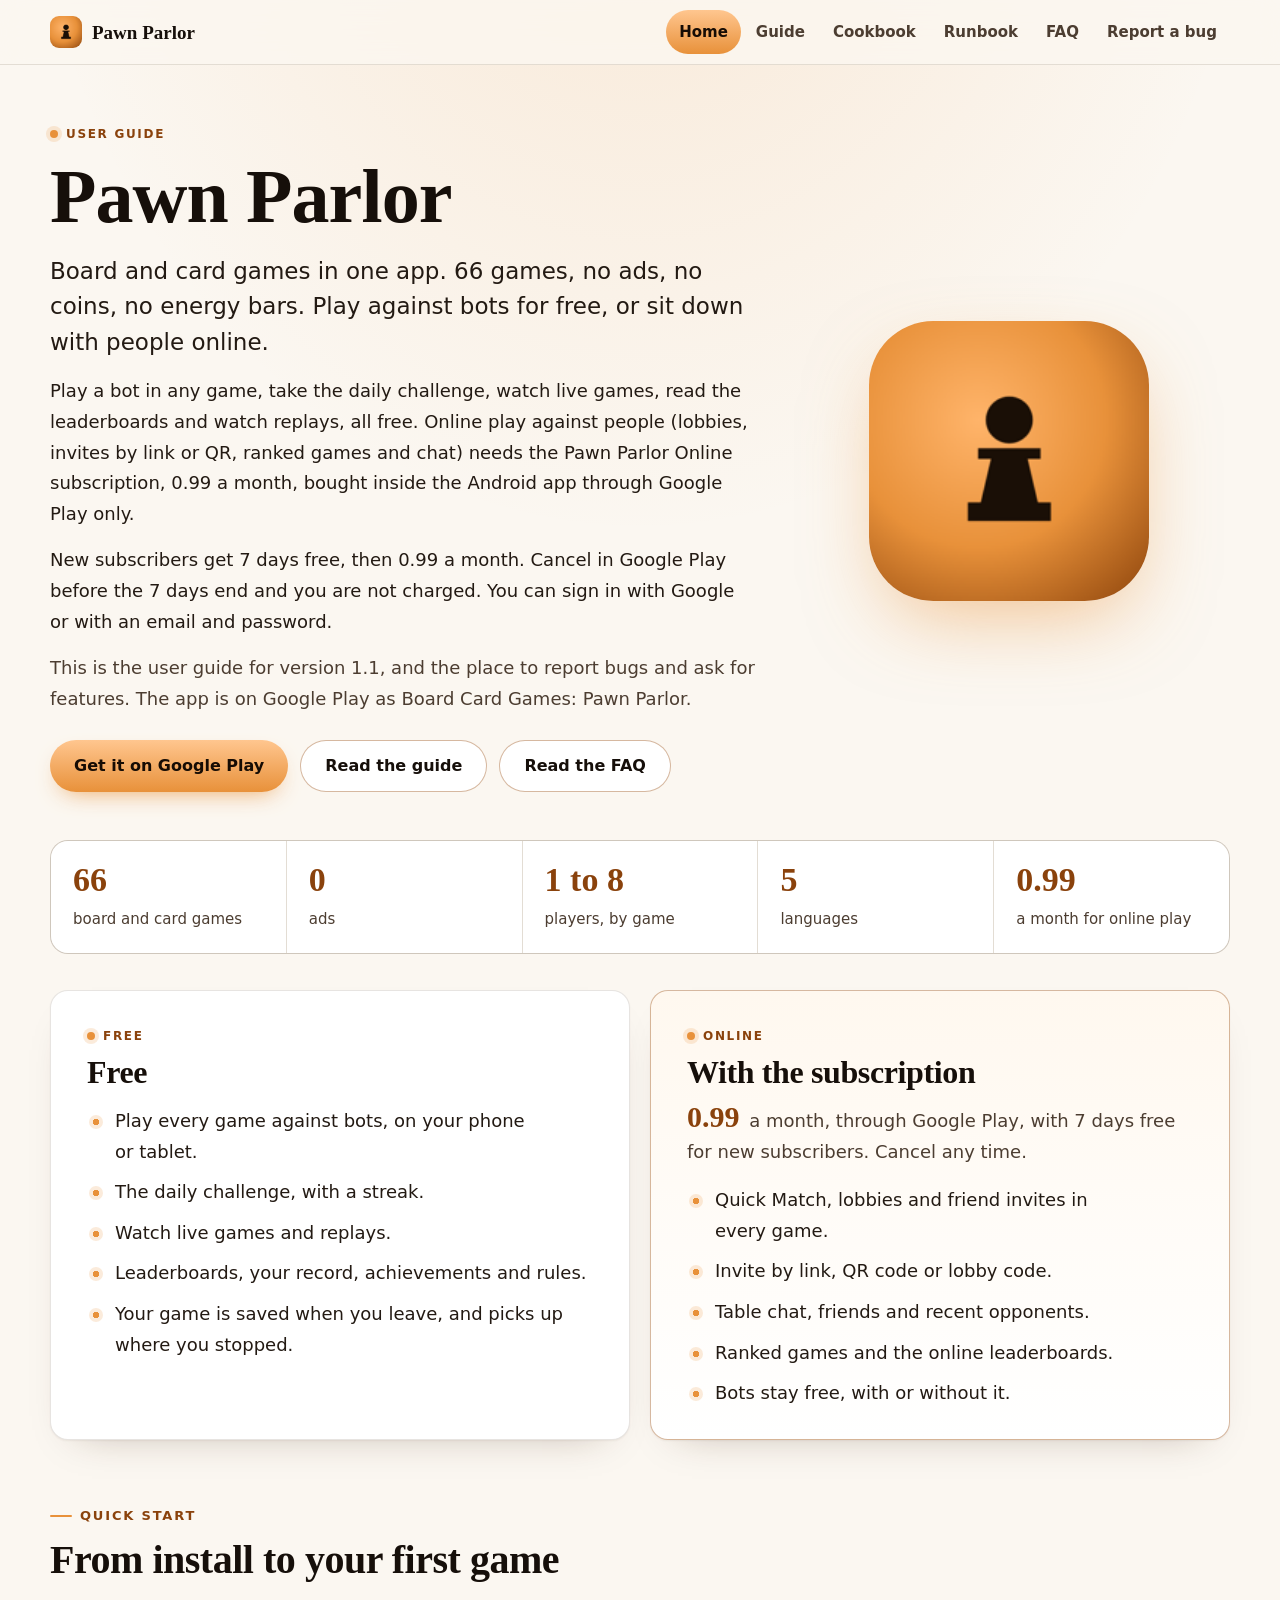
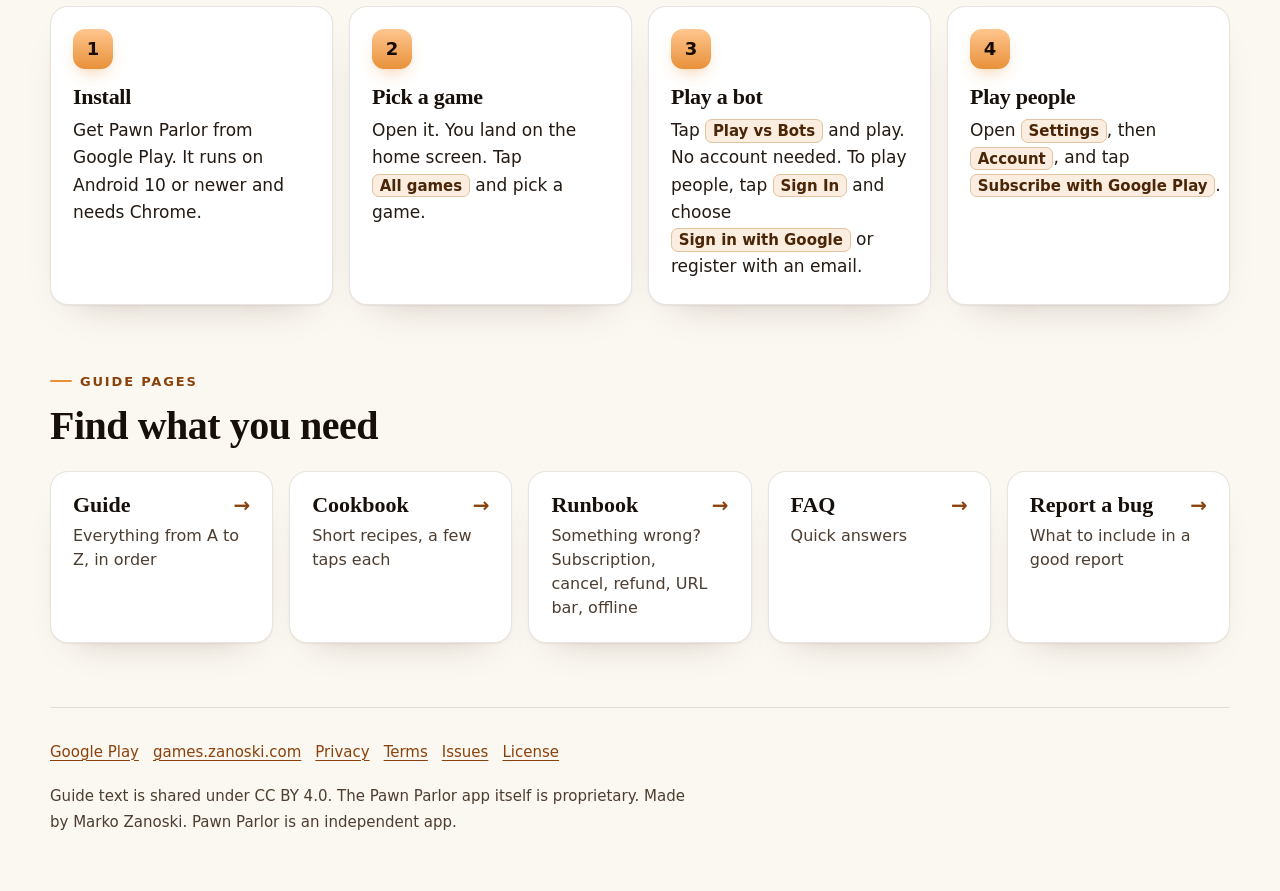
==== commit 7acdb372: "Guide for the first production release: Google sign in, 7 day free trial, version 1.1 The app now ha" ====
--- a/docs/index.html
+++ b/docs/index.html
@@ -27,7 +27,8 @@
     <div class="underline" aria-hidden="true"></div>
     <p class="lede">Board and card games in one app. 66 games, no ads, no coins, no energy bars. Play against bots for free, or sit down with people online.</p>
     <p>Play a bot in any game, take the daily challenge, watch live games, read the leaderboards and watch replays, all free. Online play against people (lobbies, invites by link or QR, ranked games and chat) needs the Pawn Parlor Online subscription, 0.99 a month, bought inside the Android app through Google Play only.</p>
-    <p class="dim">This is the user guide, and the place to report bugs and ask for features. The app is on Google Play as Board Card Games: Pawn Parlor.</p>
+    <p>New subscribers get 7 days free, then 0.99 a month. Cancel in Google Play before the 7 days end and you are not charged. You can sign in with Google or with an email and password.</p>
+    <p class="dim">This is the user guide for version 1.1, and the place to report bugs and ask for features. The app is on Google Play as Board Card Games: Pawn Parlor.</p>
     <div class="actions">
       <a class="btn" href="https://play.google.com/store/apps/details?id=com.zanoshky.pawnparlor">Get it on Google Play</a>
       <a class="btn ghost" href="guide.html">Read the guide</a>
@@ -52,7 +53,7 @@
 <ul class="dots"><li>Play every game against bots, on your phone or tablet.</li><li>The daily challenge, with a streak.</li><li>Watch live games and replays.</li><li>Leaderboards, your record, achievements and rules.</li><li>Your game is saved when you leave, and picks up where you stopped.</li></ul>
 </section>
 
-<section class="tile" id="online" aria-labelledby="online-h"><div class="title" aria-hidden="true">online</div><h2 id="online-h">With the subscription</h2><p class="price"><b>0.99</b> a month, through Google Play. Cancel any time.</p>
+<section class="tile" id="online" aria-labelledby="online-h"><div class="title" aria-hidden="true">online</div><h2 id="online-h">With the subscription</h2><p class="price"><b>0.99</b> a month, through Google Play, with 7 days free for new subscribers. Cancel any time.</p>
 <ul class="dots"><li>Quick Match, lobbies and friend invites in every game.</li><li>Invite by link, QR code or lobby code.</li><li>Table chat, friends and recent opponents.</li><li>Ranked games and the online leaderboards.</li><li>Bots stay free, with or without it.</li></ul>
 </section>
 
@@ -64,7 +65,7 @@
 <ol class="cards4">
 <li><span class="k">1</span><h3>Install</h3><p>Get Pawn Parlor from Google Play. It runs on Android 10 or newer and needs Chrome.</p></li>
 <li><span class="k">2</span><h3>Pick a game</h3><p>Open it. You land on the home screen. Tap <code>All games</code> and pick a game.</p></li>
-<li><span class="k">3</span><h3>Play a bot</h3><p>Tap <code>Play vs Bots</code> and play. No account needed.</p></li>
+<li><span class="k">3</span><h3>Play a bot</h3><p>Tap <code>Play vs Bots</code> and play. No account needed. To play people, tap <code>Sign In</code> and choose <code>Sign in with Google</code> or register with an email.</p></li>
 <li><span class="k">4</span><h3>Play people</h3><p>Open <code>Settings</code>, then <code>Account</code>, and tap <code>Subscribe with Google Play</code>.</p></li>
 </ol>
 </section>
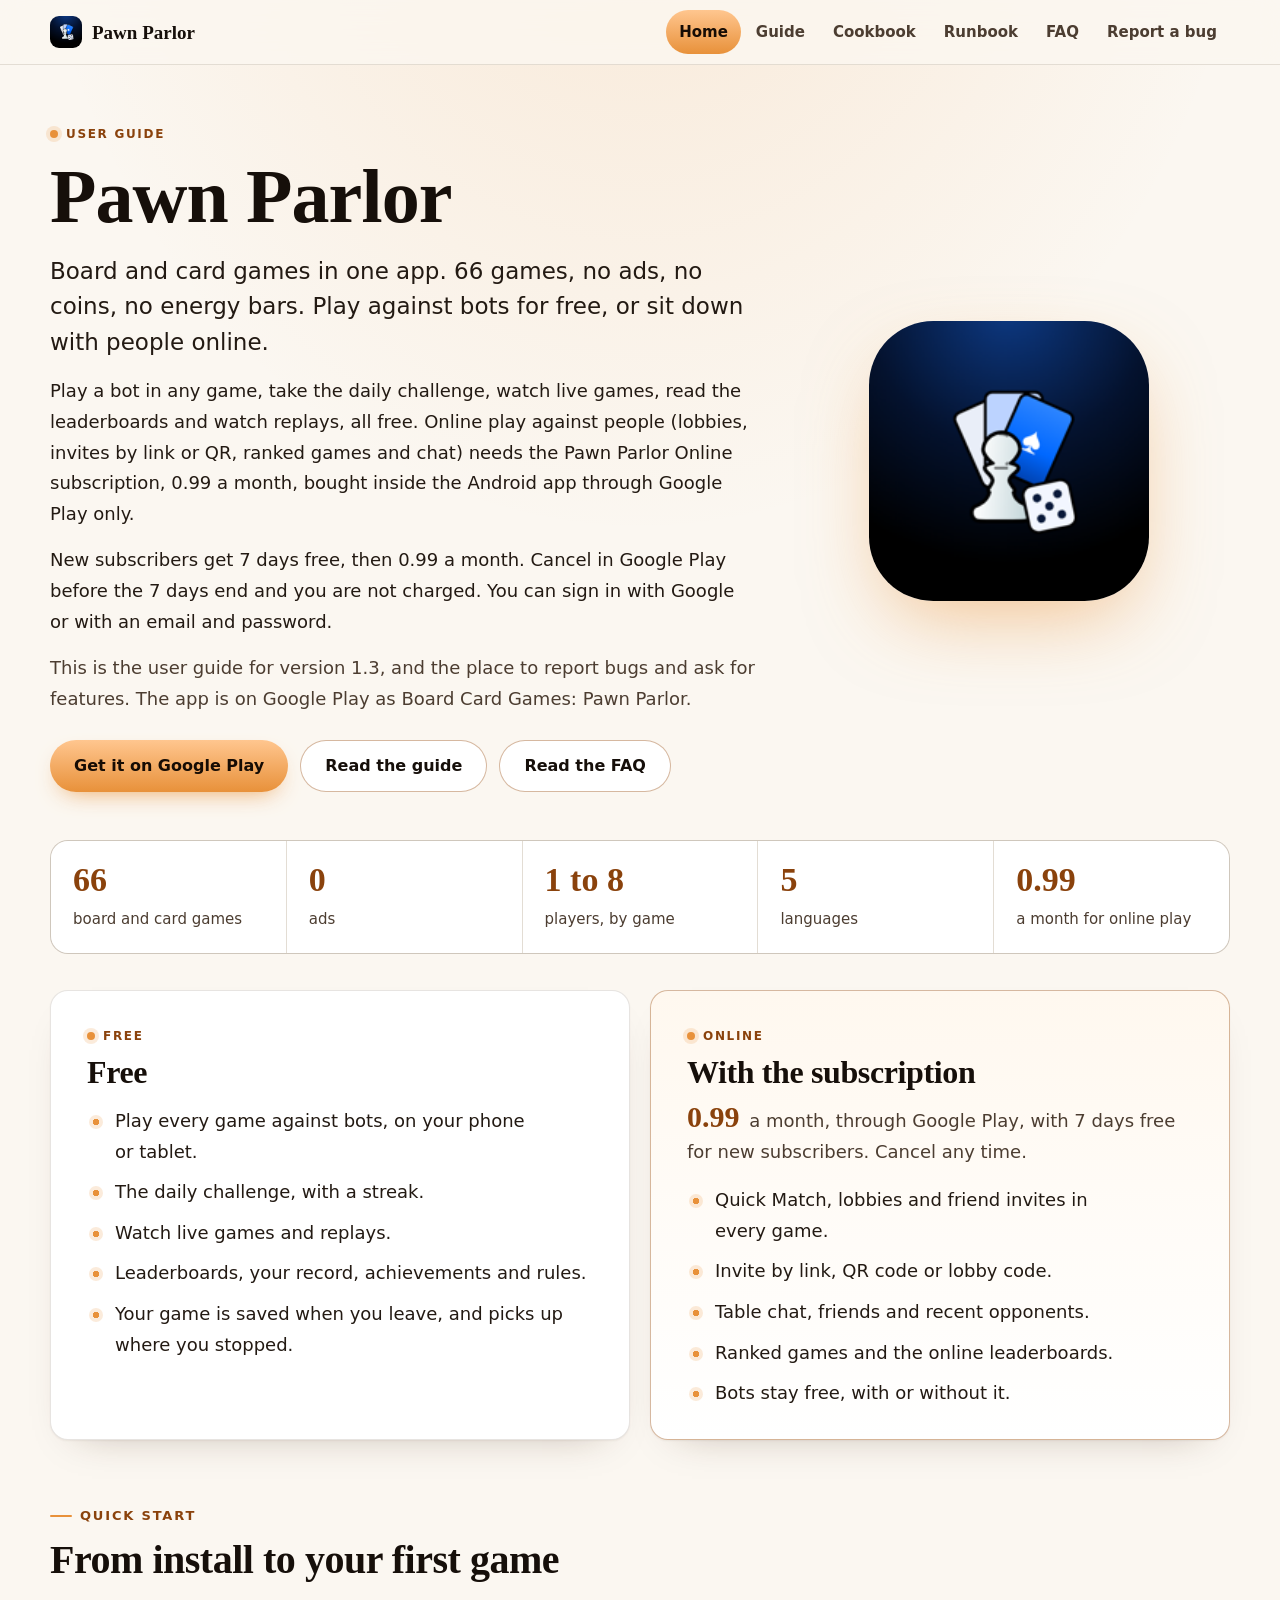
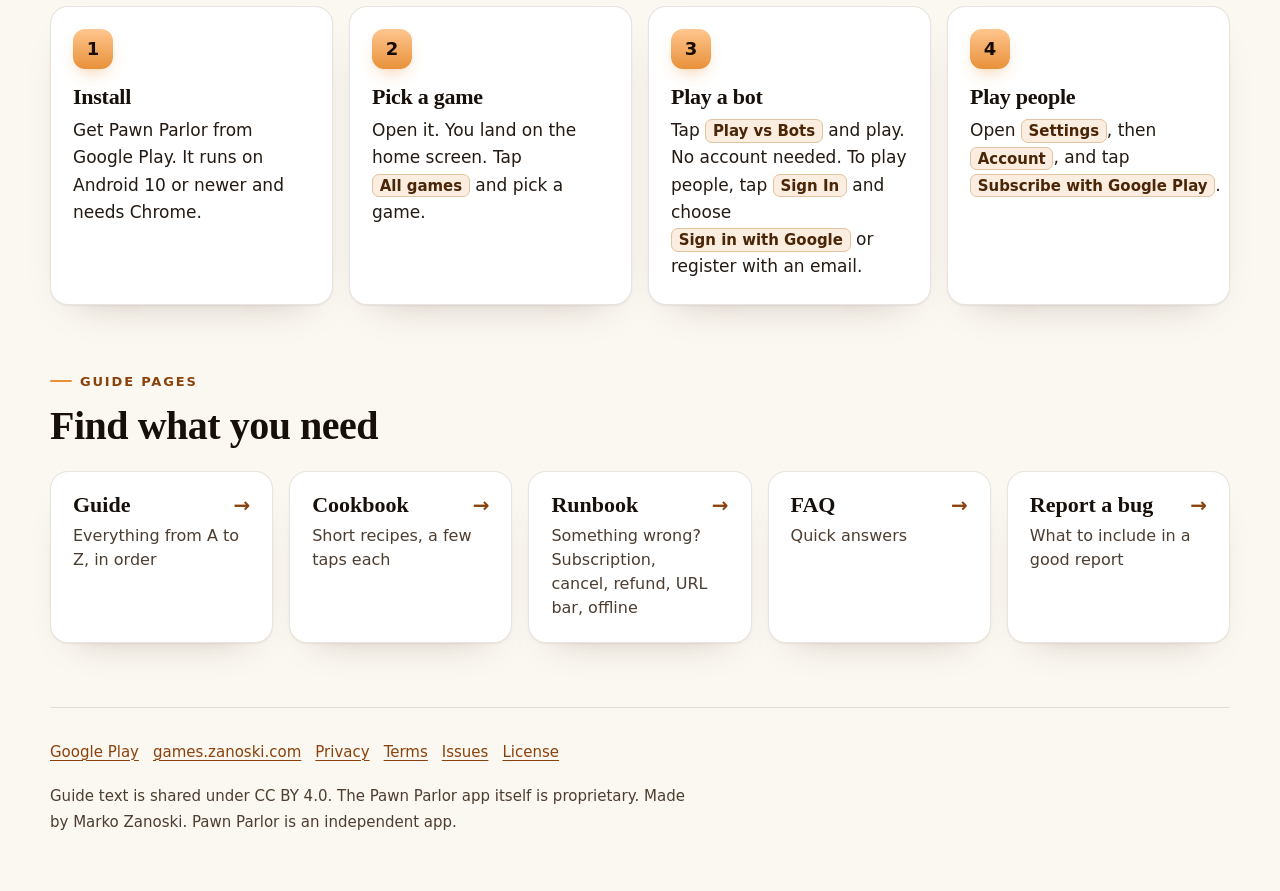
==== commit a3ec62ab: "Guide for 1.3: the new black and blue icon, and full screen in the FAQ" ====
--- a/docs/index.html
+++ b/docs/index.html
@@ -28,14 +28,14 @@
     <p class="lede">Board and card games in one app. 66 games, no ads, no coins, no energy bars. Play against bots for free, or sit down with people online.</p>
     <p>Play a bot in any game, take the daily challenge, watch live games, read the leaderboards and watch replays, all free. Online play against people (lobbies, invites by link or QR, ranked games and chat) needs the Pawn Parlor Online subscription, 0.99 a month, bought inside the Android app through Google Play only.</p>
     <p>New subscribers get 7 days free, then 0.99 a month. Cancel in Google Play before the 7 days end and you are not charged. You can sign in with Google or with an email and password.</p>
-    <p class="dim">This is the user guide for version 1.1, and the place to report bugs and ask for features. The app is on Google Play as Board Card Games: Pawn Parlor.</p>
+    <p class="dim">This is the user guide for version 1.3, and the place to report bugs and ask for features. The app is on Google Play as Board Card Games: Pawn Parlor.</p>
     <div class="actions">
       <a class="btn" href="https://play.google.com/store/apps/details?id=com.zanoshky.pawnparlor">Get it on Google Play</a>
       <a class="btn ghost" href="guide.html">Read the guide</a>
       <a class="btn ghost" href="faq.html">Read the FAQ</a>
     </div>
   </div>
-  <div><img class="icon" src="img/icon-192.png" width="192" height="192" alt="The Pawn Parlor icon: a dark pawn on an orange background."></div>
+  <div><img class="icon" src="img/icon-192.png" width="192" height="192" alt="The Pawn Parlor icon: a pawn, a fan of cards and a die in black and blue."></div>
 </section>
 
 <section aria-label="Pawn Parlor in numbers">
